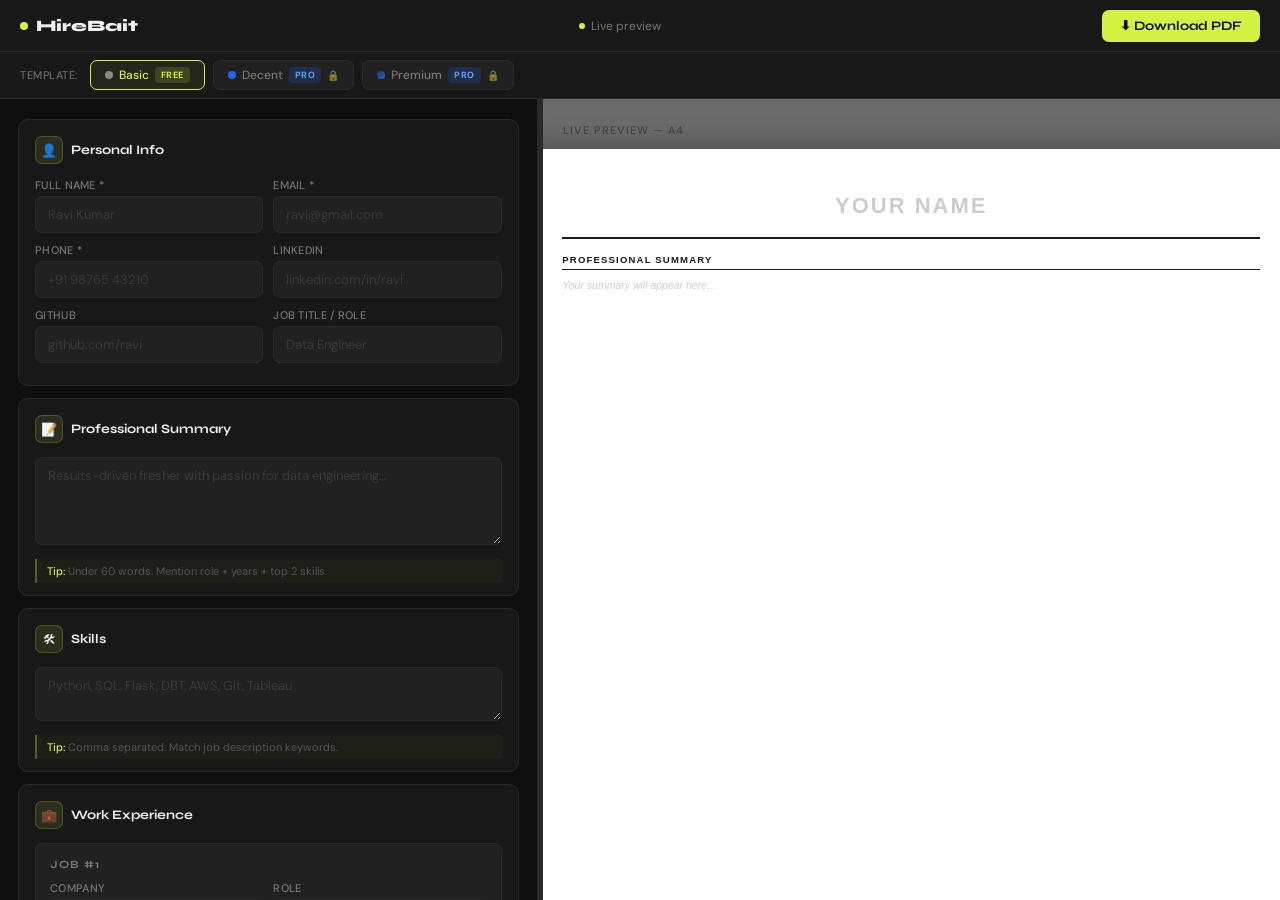
==== templates/index.html @ 6f34e0fe "adding template files" ====
<!DOCTYPE html>
<html lang="en">
<head>
<meta charset="UTF-8">
<meta name="viewport" content="width=device-width, initial-scale=1.0">
<title>HireBait — Free Resume Builder</title>
<link href="https://fonts.googleapis.com/css2?family=Syne:wght@400;600;700;800&family=DM+Sans:ital,opsz,wght@0,9..40,300;0,9..40,400;0,9..40,500;1,9..40,300&family=Playfair+Display:wght@700&display=swap" rel="stylesheet">
<style>
:root {
  --bg:#0f0f0f; --surface:#181818; --surface2:#212121;
  --border:#2a2a2a; --accent:#d4f244; --text:#f0f0f0;
  --muted:#777; --danger:#ff5c5c;
  --radius:10px; --radius-sm:7px; --nav-h:52px;
}
*,*::before,*::after{box-sizing:border-box;margin:0;padding:0}
html,body{height:100%;overflow:hidden}
body{background:var(--bg);color:var(--text);font-family:'DM Sans',sans-serif;font-size:14px;display:flex;flex-direction:column}

/* ── NAV ── */
.nav{height:var(--nav-h);background:var(--surface);border-bottom:1px solid var(--border);display:flex;align-items:center;justify-content:space-between;padding:0 20px;flex-shrink:0;z-index:20}
.nav-logo{font-family:'Syne',sans-serif;font-weight:800;font-size:16px;display:flex;align-items:center;gap:8px}
.nav-dot{width:8px;height:8px;background:var(--accent);border-radius:50%;animation:pulse 2s ease-in-out infinite}
@keyframes pulse{0%,100%{opacity:1;transform:scale(1)}50%{opacity:.5;transform:scale(.75)}}
.nav-center{display:flex;align-items:center;gap:6px}
.nav-status{font-size:12px;color:var(--muted);display:flex;align-items:center;gap:6px}
.status-dot{width:6px;height:6px;background:var(--accent);border-radius:50%;transition:background .3s}
.btn-dl{background:var(--accent);color:#0f0f0f;font-family:'Syne',sans-serif;font-size:13px;font-weight:700;border:none;border-radius:var(--radius-sm);padding:8px 18px;cursor:pointer;transition:background .15s,transform .15s}
.btn-dl:hover{background:#c8e83a;transform:translateY(-1px)}

/* ── TEMPLATE PICKER BAR ── */
.tpl-bar{display:flex;align-items:center;gap:8px;background:var(--surface);border-bottom:1px solid var(--border);padding:8px 20px;flex-shrink:0;z-index:10}
.tpl-label{font-size:11px;color:var(--muted);text-transform:uppercase;letter-spacing:.5px;margin-right:4px;white-space:nowrap}
.tpl-btn{position:relative;display:flex;align-items:center;gap:6px;padding:6px 14px;border-radius:var(--radius-sm);font-family:'DM Sans',sans-serif;font-size:12px;font-weight:500;cursor:pointer;border:1px solid var(--border);background:var(--surface2);color:var(--muted);transition:.15s;white-space:nowrap}
.tpl-btn:hover{border-color:#444;color:var(--text)}
.tpl-btn.active{border-color:var(--accent);color:var(--accent);background:rgba(212,242,68,.06)}
.tpl-btn .tpl-dot{width:8px;height:8px;border-radius:50%}
.tpl-btn .lock{font-size:10px;opacity:.6}
.tpl-swatch-basic{background:#888}
.tpl-swatch-decent{background:#2563eb}
.tpl-swatch-premium{background:linear-gradient(135deg,#1e3a5f,#2563eb)}
.tier-badge{font-size:9px;font-weight:700;letter-spacing:.5px;padding:2px 6px;border-radius:4px;text-transform:uppercase}
.badge-free{background:rgba(212,242,68,.15);color:var(--accent)}
.badge-pro{background:rgba(37,99,235,.2);color:#60a5fa}

/* ── SPLIT ── */
.split{display:flex;flex:1;overflow:hidden}

/* ── FORM PANE ── */
.pane-form{width:42%;min-width:300px;overflow-y:auto;border-right:1px solid var(--border);padding:20px 18px 60px;flex-shrink:0}
.pane-form::-webkit-scrollbar{width:4px}
.pane-form::-webkit-scrollbar-thumb{background:var(--border);border-radius:4px}

/* ── DIVIDER ── */
.divider{width:5px;background:var(--border);cursor:col-resize;flex-shrink:0;transition:background .15s}
.divider:hover,.divider.drag{background:var(--accent)}

/* ── PREVIEW PANE ── */
.pane-preview{flex:1;overflow-y:auto;background:#6b6b6b;display:flex;flex-direction:column;align-items:center;padding:24px 20px 40px;gap:12px;position:relative}
.pane-preview::-webkit-scrollbar{width:6px}
.pane-preview::-webkit-scrollbar-thumb{background:#555;border-radius:4px}
.preview-label{font-size:11px;letter-spacing:1px;text-transform:uppercase;color:#444;align-self:flex-start;font-weight:500}

/* ── PAPER ── */
.paper{width:794px;min-height:1123px;background:#fff;box-shadow:0 4px 32px rgba(0,0,0,.45);border-radius:2px;color:#1a1a1a;font-family:Arial,sans-serif;font-size:11px;line-height:1.5;position:relative;transition:filter .3s}
.paper.blurred{filter:blur(5px);pointer-events:none;user-select:none}

/* ── UPGRADE OVERLAY ── */
.upgrade-overlay{display:none;position:absolute;top:50%;left:50%;transform:translate(-50%,-50%);z-index:30;background:rgba(15,15,15,.95);border:1px solid var(--border);border-radius:16px;padding:32px 36px;text-align:center;width:340px;box-shadow:0 20px 60px rgba(0,0,0,.6)}
.upgrade-overlay.show{display:block}
.upgrade-icon{font-size:36px;margin-bottom:12px}
.upgrade-title{font-family:'Syne',sans-serif;font-size:18px;font-weight:800;color:var(--text);margin-bottom:8px}
.upgrade-sub{font-size:13px;color:var(--muted);line-height:1.6;margin-bottom:20px}
.upgrade-price{font-family:'Syne',sans-serif;font-size:28px;font-weight:800;color:var(--accent);margin-bottom:4px}
.upgrade-price span{font-size:13px;color:var(--muted);font-weight:400}
.upgrade-features{text-align:left;margin-bottom:20px;display:flex;flex-direction:column;gap:6px}
.upgrade-feat{font-size:12px;color:#aaa;display:flex;align-items:center;gap:8px}
.upgrade-feat::before{content:'✓';color:var(--accent);font-weight:700}
.btn-upgrade{width:100%;padding:12px;background:var(--accent);color:#0f0f0f;font-family:'Syne',sans-serif;font-size:14px;font-weight:800;border:none;border-radius:var(--radius-sm);cursor:pointer;margin-bottom:10px;transition:.15s}
.btn-upgrade:hover{background:#c8e83a}
.btn-back{background:none;border:none;color:var(--muted);font-size:12px;cursor:pointer;text-decoration:underline}

/* ── FORM COMPONENTS ── */
.form-card{background:var(--surface);border:1px solid var(--border);border-radius:var(--radius);padding:16px 16px 12px;margin-bottom:12px}
.card-head{display:flex;align-items:center;gap:8px;margin-bottom:14px}
.card-icon{width:28px;height:28px;background:rgba(212,242,68,.1);border:1px solid rgba(212,242,68,.2);border-radius:7px;display:flex;align-items:center;justify-content:center;font-size:13px;flex-shrink:0}
.card-title{font-family:'Syne',sans-serif;font-size:13px;font-weight:700}
.field{margin-bottom:10px}
.field label{display:block;font-size:11px;font-weight:500;color:var(--muted);letter-spacing:.3px;text-transform:uppercase;margin-bottom:4px}
.row2{display:grid;grid-template-columns:1fr 1fr;gap:10px}
input,textarea{background:var(--surface2);border:1px solid var(--border);border-radius:var(--radius-sm);color:var(--text);font-family:'DM Sans',sans-serif;font-size:13px;padding:9px 12px;width:100%;transition:border-color .15s,box-shadow .15s;resize:vertical;outline:none}
input::placeholder,textarea::placeholder{color:#3a3a3a}
input:focus,textarea:focus{border-color:var(--accent);box-shadow:0 0 0 3px rgba(212,242,68,.08)}
.job-block{background:var(--surface2);border:1px solid var(--border);border-radius:var(--radius-sm);padding:14px;margin-bottom:10px}
.job-num{font-size:11px;font-family:'Syne',sans-serif;font-weight:700;color:var(--muted);letter-spacing:1px;text-transform:uppercase;margin-bottom:10px}
.btn-add{width:100%;background:transparent;border:1px dashed #333;color:var(--muted);font-family:'DM Sans',sans-serif;font-size:12px;padding:8px;border-radius:var(--radius-sm);cursor:pointer;transition:.15s;margin-top:4px}
.btn-add:hover{border-color:var(--accent);color:var(--accent)}
.btn-remove{background:transparent;border:1px solid #2a2a2a;color:var(--danger);font-family:'DM Sans',sans-serif;font-size:11px;padding:4px 10px;border-radius:5px;cursor:pointer;margin-top:6px;transition:.15s}
.btn-remove:hover{background:rgba(255,92,92,.07)}
.tip{font-size:11px;color:#555;margin-top:6px;padding:5px 10px;border-left:2px solid rgba(212,242,68,.3);background:rgba(212,242,68,.03);border-radius:0 4px 4px 0}
.tip b{color:var(--accent);font-weight:500}

/* ── MOBILE ── */
.mobile-tabs{display:none;border-bottom:1px solid var(--border);background:var(--surface);flex-shrink:0}
.mobile-tab{flex:1;padding:10px;text-align:center;font-size:13px;font-weight:500;color:var(--muted);background:none;border:none;cursor:pointer;border-bottom:2px solid transparent;transition:.15s}
.mobile-tab.active{color:var(--accent);border-bottom-color:var(--accent)}
@media(max-width:900px){
  .divider{display:none}.mobile-tabs{display:flex}
  .pane-form{width:100%;border-right:none}.pane-preview{display:none}
  .split.show-preview .pane-form{display:none}
  .split.show-preview .pane-preview{display:flex;width:100%}
  .paper{width:100%}
}

/* ════════════════════════════════
   TEMPLATE STYLES — rendered inside .paper
   ════════════════════════════════ */

/* ── BASIC (plain B&W single col) ── */
.tpl-basic { padding: 40px 48px; }
.tpl-basic .r-header { text-align:center; border-bottom:2px solid #1a1a1a; padding-bottom:10px; margin-bottom:14px; }
.tpl-basic .r-name   { font-size:22px; font-weight:bold; letter-spacing:2px; text-transform:uppercase; margin-bottom:5px; }
.tpl-basic .r-name.empty { color:#ccc; }
.tpl-basic .r-contact { font-size:9.5px; color:#555; display:flex; justify-content:center; flex-wrap:wrap; gap:5px; align-items:center; }
.tpl-basic .r-contact-item { display:inline-flex; align-items:center; gap:2px; }
.tpl-basic .r-sep    { color:#bbb; }
.tpl-basic .r-section { margin-top:13px; }
.tpl-basic .r-section-title { font-size:9.5px; font-weight:bold; text-transform:uppercase; letter-spacing:1.2px; border-bottom:1.2px solid #1a1a1a; padding-bottom:2px; margin-bottom:7px; color:#1a1a1a; }
.tpl-basic .r-text   { font-size:10.5px; color:#333; line-height:1.55; }
.tpl-basic .r-ph     { color:#ccc; font-style:italic; }
.tpl-basic .r-job    { margin-bottom:9px; }
.tpl-basic .r-job-hdr{ display:flex; justify-content:space-between; align-items:baseline; margin-bottom:2px; }
.tpl-basic .r-company{ font-size:10.5px; font-weight:bold; }
.tpl-basic .r-duration{ font-size:9.5px; color:#666; white-space:nowrap; }
.tpl-basic .r-role   { font-size:10px; font-style:italic; color:#555; margin-bottom:3px; }
.tpl-basic .r-blist  { margin-left:14px; }
.tpl-basic .r-blist li{ font-size:10.5px; color:#333; margin-bottom:2px; line-height:1.45; }
.tpl-basic .r-list   { margin-left:14px; }
.tpl-basic .r-list li { font-size:10.5px; color:#333; margin-bottom:3px; line-height:1.45; }
.tpl-basic .r-skills { font-size:10.5px; color:#333; line-height:1.8; }

/* ── DECENT (subtle accent, styled header, section icons) ── */
.tpl-decent { padding: 0; }
.tpl-decent .r-header { background:#fff; padding:28px 40px 16px; text-align:left; border-bottom:none; }
.tpl-decent .r-name   { font-size:23px; font-weight:bold; letter-spacing:1.5px; text-transform:uppercase; color:#1a1a1a; margin-bottom:4px; }
.tpl-decent .r-name.empty { color:#ccc; }
.tpl-decent .d-subtitle { font-size:11px; color:#2563eb; font-weight:500; letter-spacing:.5px; margin-bottom:8px; }
.tpl-decent .d-rule   { height:3px; background:linear-gradient(90deg,#2563eb 60%,#bfdbfe); border-radius:2px; margin-bottom:8px; }
.tpl-decent .r-contact{ font-size:9.5px; color:#555; display:flex; flex-wrap:wrap; gap:8px; align-items:center; justify-content:flex-start; }
.tpl-decent .r-contact-item { display:inline-flex; align-items:center; gap:3px; }
.tpl-decent .r-sep    { color:#bbb; }
.tpl-decent .r-body   { padding:16px 40px 40px; }
.tpl-decent .r-section { margin-top:13px; }
.tpl-decent .r-section-title { font-size:9px; font-weight:bold; text-transform:uppercase; letter-spacing:1.5px; color:#2563eb; border-bottom:1px solid #bfdbfe; padding-bottom:3px; margin-bottom:8px; display:flex; align-items:center; gap:5px; }
.tpl-decent .d-icon   { font-size:11px; }
.tpl-decent .r-text   { font-size:10.5px; color:#333; line-height:1.55; }
.tpl-decent .r-ph     { color:#ccc; font-style:italic; }
.tpl-decent .r-skills { font-size:10.5px; color:#333; line-height:1.8; }
.tpl-decent .r-job    { margin-bottom:9px; }
.tpl-decent .r-job-hdr{ display:flex; justify-content:space-between; align-items:baseline; margin-bottom:2px; }
.tpl-decent .r-company{ font-size:10.5px; font-weight:bold; color:#1a1a1a; }
.tpl-decent .r-duration{ font-size:9px; color:#2563eb; white-space:nowrap; font-weight:500; }
.tpl-decent .r-role   { font-size:10px; font-style:italic; color:#555; margin-bottom:3px; }
.tpl-decent .r-blist  { margin-left:14px; }
.tpl-decent .r-blist li{ font-size:10.5px; color:#333; margin-bottom:2px; line-height:1.45; }
.tpl-decent .r-list   { margin-left:14px; }
.tpl-decent .r-list li { font-size:10.5px; color:#333; margin-bottom:3px; }

/* ── PREMIUM (bold header band + sidebar + color picker) ── */
.tpl-premium { padding: 0; display:flex; flex-direction:column; min-height:1123px; }
.tpl-premium .p-header-band { padding:24px 36px; }
.tpl-premium .p-name  { font-size:26px; font-weight:bold; letter-spacing:2px; text-transform:uppercase; color:#fff; margin-bottom:3px; }
.tpl-premium .p-name.empty { color:rgba(255,255,255,.3); }
.tpl-premium .p-jobtitle { font-size:11px; color:rgba(255,255,255,.85); letter-spacing:1px; font-weight:400; }
.tpl-premium .p-body  { display:flex; flex:1; }
.tpl-premium .p-sidebar { width:200px; min-width:200px; background:#f8fafc; border-right:3px solid #e2e8f0; padding:20px 16px; flex-shrink:0; }
.tpl-premium .p-main  { flex:1; padding:20px 24px; }
.tpl-premium .r-sb-section { margin-bottom:16px; }
.tpl-premium .r-sb-title   { font-size:8px; font-weight:bold; text-transform:uppercase; letter-spacing:1.5px; padding-bottom:3px; border-bottom:1px solid #e2e8f0; margin-bottom:7px; }
.tpl-premium .r-sb-item    { font-size:9px; color:#444; margin-bottom:4px; display:flex; align-items:flex-start; gap:5px; line-height:1.4; word-break:break-word; }
.tpl-premium .r-section    { margin-top:13px; }
.tpl-premium .r-section-title { font-size:9px; font-weight:bold; text-transform:uppercase; letter-spacing:1.2px; border-bottom:1.5px solid; padding-bottom:3px; margin-bottom:7px; }
.tpl-premium .r-text       { font-size:10px; color:#333; line-height:1.55; }
.tpl-premium .r-ph         { color:#ccc; font-style:italic; }
.tpl-premium .r-job        { margin-bottom:9px; }
.tpl-premium .r-job-hdr    { display:flex; justify-content:space-between; align-items:baseline; margin-bottom:1px; }
.tpl-premium .r-company    { font-size:10px; font-weight:bold; color:#1a1a1a; }
.tpl-premium .r-duration   { font-size:8.5px; white-space:nowrap; font-weight:500; }
.tpl-premium .r-role       { font-size:9.5px; font-style:italic; color:#666; margin-bottom:3px; }
.tpl-premium .r-blist      { margin-left:12px; }
.tpl-premium .r-blist li   { font-size:10px; color:#333; margin-bottom:2px; line-height:1.4; }
.tpl-premium .r-list       { margin-left:12px; }
.tpl-premium .r-list li    { font-size:10px; color:#333; margin-bottom:2px; }

/* color picker */
.color-picker-wrap{display:flex;align-items:center;gap:8px;margin-left:auto}
.color-picker-label{font-size:11px;color:var(--muted)}
.color-swatch{width:20px;height:20px;border-radius:50%;border:2px solid transparent;cursor:pointer;transition:.15s}
.color-swatch:hover,.color-swatch.selected{border-color:#fff;transform:scale(1.2)}
</style>
</head>
<body>

<!-- NAV -->
<nav class="nav">
  <div class="nav-logo"><div class="nav-dot"></div>HireBait</div>
  <div class="nav-status">
    <div class="status-dot" id="sdot"></div>
    <span id="stxt">Live preview</span>
  </div>
  <form action="/generate" method="POST" id="dlform" style="margin:0">
    <input type="hidden" name="template" id="tpl-input" value="basic">
    <input type="hidden" name="accent_color" id="accent-input" value="#2563eb">
    <button type="submit" class="btn-dl">⬇ Download PDF</button>
  </form>
</nav>

<!-- TEMPLATE BAR -->
<div class="tpl-bar">
  <span class="tpl-label">Template:</span>

  <button class="tpl-btn active" id="btn-basic" onclick="selectTemplate('basic')">
    <span class="tpl-dot tpl-swatch-basic"></span>
    Basic
    <span class="tier-badge badge-free">Free</span>
  </button>

  <button class="tpl-btn" id="btn-decent" onclick="selectTemplate('decent')">
    <span class="tpl-dot tpl-swatch-decent"></span>
    Decent
    <span class="tier-badge badge-pro">Pro</span>
    <span class="lock">🔒</span>
  </button>

  <button class="tpl-btn" id="btn-premium" onclick="selectTemplate('premium')">
    <span class="tpl-dot tpl-swatch-premium"></span>
    Premium
    <span class="tier-badge badge-pro">Pro</span>
    <span class="lock">🔒</span>
  </button>

  <!-- Color picker — only visible for premium -->
  <div class="color-picker-wrap" id="color-picker" style="display:none">
    <span class="color-picker-label">Accent:</span>
    <div class="color-swatch selected" style="background:#2563eb" onclick="setAccent('#2563eb',this)" title="Blue"></div>
    <div class="color-swatch" style="background:#0f766e" onclick="setAccent('#0f766e',this)" title="Teal"></div>
    <div class="color-swatch" style="background:#7c3aed" onclick="setAccent('#7c3aed',this)" title="Purple"></div>
    <div class="color-swatch" style="background:#b91c1c" onclick="setAccent('#b91c1c',this)" title="Red"></div>
    <div class="color-swatch" style="background:#c2410c" onclick="setAccent('#c2410c',this)" title="Orange"></div>
  </div>
</div>

<!-- MOBILE TABS -->
<div class="mobile-tabs">
  <button class="mobile-tab active" onclick="showTab('form')">✏ Edit</button>
  <button class="mobile-tab" onclick="showTab('preview')">👁 Preview</button>
</div>

<!-- SPLIT -->
<div class="split" id="split">

  <!-- FORM PANE -->
  <div class="pane-form" id="pane-form">

    <div class="form-card">
      <div class="card-head"><div class="card-icon">👤</div><div class="card-title">Personal Info</div></div>
      <div class="row2">
        <div class="field"><label>Full Name *</label><input data-k="name" placeholder="Ravi Kumar"/></div>
        <div class="field"><label>Email *</label><input data-k="email" type="email" placeholder="ravi@gmail.com"/></div>
      </div>
      <div class="row2">
        <div class="field"><label>Phone *</label><input data-k="phone" placeholder="+91 98765 43210"/></div>
        <div class="field"><label>LinkedIn</label><input data-k="linkedin" placeholder="linkedin.com/in/ravi"/></div>
      </div>
      <div class="row2">
        <div class="field"><label>GitHub</label><input data-k="github" placeholder="github.com/ravi"/></div>
        <div class="field"><label>Job Title / Role</label><input data-k="jobtitle" placeholder="Data Engineer"/></div>
      </div>
    </div>

    <div class="form-card">
      <div class="card-head"><div class="card-icon">📝</div><div class="card-title">Professional Summary</div></div>
      <div class="field">
        <textarea data-k="summary" rows="4" placeholder="Results-driven fresher with passion for data engineering…"></textarea>
      </div>
      <div class="tip"><b>Tip:</b> Under 60 words. Mention role + years + top 2 skills.</div>
    </div>

    <div class="form-card">
      <div class="card-head"><div class="card-icon">🛠</div><div class="card-title">Skills</div></div>
      <div class="field">
        <textarea data-k="skills" rows="2" placeholder="Python, SQL, Flask, DBT, AWS, Git, Tableau"></textarea>
      </div>
      <div class="tip"><b>Tip:</b> Comma separated. Match job description keywords.</div>
    </div>

    <div class="form-card">
      <div class="card-head"><div class="card-icon">💼</div><div class="card-title">Work Experience</div></div>
      <div id="exp-container">
        <div class="job-block" data-job="0">
          <div class="job-num">Job #1</div>
          <div class="row2">
            <div class="field"><label>Company</label><input data-e="company" data-job="0" placeholder="Infosys Ltd."/></div>
            <div class="field"><label>Role</label><input data-e="role" data-job="0" placeholder="Data Engineer"/></div>
          </div>
          <div class="field"><label>Duration</label><input data-e="duration" data-job="0" placeholder="Jan 2023 – Present"/></div>
          <div class="field"><label>Responsibilities</label>
            <textarea data-e="description" data-job="0" rows="4" placeholder="- Built ETL pipelines using Python&#10;- Optimised queries by 40%&#10;- Worked with cross-functional teams"></textarea>
          </div>
        </div>
      </div>
      <button type="button" class="btn-add" onclick="addJob()">＋ Add Another Job</button>
    </div>

    <div class="form-card">
      <div class="card-head"><div class="card-icon">🚀</div><div class="card-title">Projects</div></div>
      <div id="proj-container">
        <div class="job-block" data-proj="0">
          <div class="job-num">Project #1</div>
          <div class="row2">
            <div class="field"><label>Project Title</label><input data-p="title" data-proj="0" placeholder="Error Monitoring Automation"/></div>
            <div class="field"><label>Tech Used</label><input data-p="tech" data-proj="0" placeholder="Python, SQL"/></div>
          </div>
          <div class="row2">
            <div class="field"><label>Duration / Year</label><input data-p="duration" data-proj="0" placeholder="Dec 2024 – Jan 2025"/></div>
            <div class="field"><label>Link (optional)</label><input data-p="link" data-proj="0" placeholder="github.com/ravi/project"/></div>
          </div>
          <div class="field"><label>Description</label>
            <textarea data-p="desc" data-proj="0" rows="2" placeholder="Automated error reporting; eliminated 60% manual effort"></textarea>
          </div>
        </div>
      </div>
      <button type="button" class="btn-add" onclick="addProject()">＋ Add Another Project</button>
    </div>

    <div class="form-card">
      <div class="card-head"><div class="card-icon">🎓</div><div class="card-title">Education</div></div>
      <div id="edu-container">
        <div class="job-block" data-edu="0">
          <div class="job-num">Degree #1</div>
          <div class="row2">
            <div class="field"><label>Degree / Course</label><input data-ed="degree" data-edu="0" placeholder="B.Tech in Computer Science"/></div>
            <div class="field"><label>Year</label><input data-ed="year" data-edu="0" placeholder="2018 – 2022"/></div>
          </div>
          <div class="row2">
            <div class="field"><label>College / Institute</label><input data-ed="college" data-edu="0" placeholder="Vignan's LARA Institute"/></div>
            <div class="field"><label>CGPA / %</label><input data-ed="grade" data-edu="0" placeholder="8.09 / 10.0"/></div>
          </div>
          <div class="field"><label>Location</label><input data-ed="location" data-edu="0" placeholder="Guntur, AP"/></div>
        </div>
      </div>
      <button type="button" class="btn-add" onclick="addEducation()">＋ Add Another Degree</button>
    </div>

    <div class="form-card">
      <div class="card-head"><div class="card-icon">📜</div><div class="card-title">Certifications</div></div>
      <div class="field">
        <textarea data-k="certifications" rows="2" placeholder="AWS Certified Cloud Practitioner – 2024&#10;Google Data Analytics Certificate – 2023"></textarea>
      </div>
    </div>

    <div class="form-card">
      <div class="card-head"><div class="card-icon">🏆</div><div class="card-title">Achievements</div></div>
      <div class="field">
        <textarea data-k="achievements" rows="3" placeholder="- Reduced pipeline time by 60%&#10;- Led a team of 5 engineers&#10;- Top performer Q3 2023"></textarea>
      </div>
    </div>

    <div class="form-card">
      <div class="card-head"><div class="card-icon">🌐</div><div class="card-title">Languages</div></div>
      <div class="field">
        <input data-k="languages" placeholder="English (Fluent), Telugu (Native), Hindi (Conversational)"/>
      </div>
    </div>

  </div><!-- /pane-form -->

  <div class="divider" id="divider"></div>

  <!-- PREVIEW PANE -->
  <div class="pane-preview" id="pane-preview">
    <div class="preview-label">Live Preview — A4</div>
    <div class="paper tpl-basic" id="paper"></div>

    <!-- Upgrade overlay -->
    <div class="upgrade-overlay" id="upgrade-overlay">
      <div class="upgrade-icon">🔓</div>
      <div class="upgrade-title" id="uo-title">Unlock Decent</div>
      <div class="upgrade-sub" id="uo-sub">Get a professionally designed resume with blue accents, section icons, and skill bars.</div>
      <div class="upgrade-price">₹99 <span>/ month</span></div>
      <div class="upgrade-features" id="uo-features"></div>
      <button class="btn-upgrade">Upgrade to Pro →</button>
      <button class="btn-back" onclick="closeUpgrade()">← Go back to Basic</button>
    </div>
  </div>

</div><!-- /split -->

<script>
/* ══ STATE ══ */
const S = {
  name:'', email:'', phone:'', linkedin:'', github:'',
  jobtitle:'', summary:'', skills:'',
  certifications:'', achievements:'', languages:'',
  experiences:[{company:'',role:'',duration:'',description:''}],
  projects:[{title:'',tech:'',duration:'',link:'',desc:''}],
  education:[{degree:'',college:'',year:'',grade:'',location:''}]
};

let currentTpl   = 'basic';
let accentColor  = '#2563eb';
let jobCount=1, projCount=1, eduCount=1;
let timer=null;

/* ══ TEMPLATE SWITCHER ══ */
function selectTemplate(tpl) {
  if (tpl !== 'basic') {
    // blur paper + show upgrade
    document.getElementById('paper').classList.add('blurred');
    showUpgrade(tpl);
    // visually highlight button without switching
    document.querySelectorAll('.tpl-btn').forEach(b => b.classList.remove('active'));
    document.getElementById('btn-'+tpl).classList.add('active');
    currentTpl = tpl;
    document.getElementById('tpl-input').value = tpl;
    document.getElementById('color-picker').style.display = tpl === 'premium' ? 'flex' : 'none';
    return;
  }
  // Basic — free, just switch
  applyTemplate('basic');
}

function applyTemplate(tpl) {
  currentTpl = tpl;
  document.getElementById('tpl-input').value = tpl;
  document.querySelectorAll('.tpl-btn').forEach(b => b.classList.remove('active'));
  document.getElementById('btn-'+tpl).classList.add('active');
  document.getElementById('color-picker').style.display = tpl === 'premium' ? 'flex' : 'none';
  document.getElementById('paper').classList.remove('blurred');
  schedule();
}

function showUpgrade(tpl) {
  const configs = {
    decent: {
      title: 'Unlock Decent Template',
      sub:   'A slightly styled header with blue accent rule, section icons, and subtle color throughout.',
      features: ['Styled header with gradient rule','Section icons for visual clarity','Blue accent on titles & durations','Job title shown under your name','Clean single-column layout','ATS Friendly PDF']
    },
    premium: {
      title: 'Unlock Premium Template',
      sub:   'Bold colored header band, two-column sidebar layout, and a custom accent color picker.',
      features: ['Bold full-width colored header','Two-column sidebar layout','Custom accent color (5 choices)','Skills & contact in sidebar','Certifications in sidebar','All sections in main column']
    }
  };
  const c = configs[tpl];
  document.getElementById('uo-title').textContent    = c.title;
  document.getElementById('uo-sub').textContent      = c.sub;
  document.getElementById('uo-features').innerHTML   = c.features.map(f=>`<div class="upgrade-feat">${f}</div>`).join('');
  document.getElementById('upgrade-overlay').classList.add('show');
}

function closeUpgrade() {
  document.getElementById('upgrade-overlay').classList.remove('show');
  document.getElementById('paper').classList.remove('blurred');
  applyTemplate('basic');
}

/* ══ ACCENT COLOR ══ */
function setAccent(color, el) {
  accentColor = color;
  document.getElementById('accent-input').value = color;
  document.querySelectorAll('.color-swatch').forEach(s => s.classList.remove('selected'));
  el.classList.add('selected');
  schedule();
}

/* ══ COLLECT ══ */
function collect() {
  document.querySelectorAll('[data-k]').forEach(el => { S[el.dataset.k] = el.value.trim(); });
  document.querySelectorAll('[data-e]').forEach(el => {
    const i = +el.dataset.job;
    if (!S.experiences[i]) S.experiences[i]={};
    S.experiences[i][el.dataset.e] = el.value.trim();
  });
  document.querySelectorAll('[data-p]').forEach(el => {
    const i = +el.dataset.proj;
    if (!S.projects[i]) S.projects[i]={};
    S.projects[i][el.dataset.p] = el.value.trim();
  });
  document.querySelectorAll('[data-ed]').forEach(el => {
    const i = +el.dataset.edu;
    if (!S.education[i]) S.education[i]={};
    S.education[i][el.dataset.ed] = el.value.trim();
  });
}

/* ══ DEBOUNCE ══ */
function schedule() {
  document.getElementById('sdot').style.background='#f5a623';
  document.getElementById('stxt').textContent='Updating…';
  clearTimeout(timer);
  timer = setTimeout(()=>{
    collect();
    renderPaper();
    syncForm();
    document.getElementById('sdot').style.background='var(--accent)';
    document.getElementById('stxt').textContent='Live preview';
  }, 200);
}

/* ══ ESC ══ */
function esc(s){ return String(s||'').replace(/&/g,'&amp;').replace(/</g,'&lt;').replace(/>/g,'&gt;'); }

/* ══ SHARED BUILDERS ══ */
function buildContact(wrapClass) {
  const s = S;
  const items=[];
  if(s.email)    items.push(`<span class="r-contact-item">${esc(s.email)}</span>`);
  if(s.phone)    items.push(`<span class="r-contact-item">${esc(s.phone)}</span>`);
  if(s.linkedin){
    const h=s.linkedin.replace(/https?:\/\/(www\.)?linkedin\.com\/in\//i,'').replace(/\/$/,'') || 'LinkedIn';
    items.push(`<span class="r-contact-item"><svg width="9" height="9" viewBox="0 0 24 24" fill="currentColor"><path d="M20.447 20.452H16.89v-5.569c0-1.327-.027-3.037-1.852-3.037-1.853 0-2.136 1.445-2.136 2.939v5.667H9.351V9h3.414v1.561h.046c.477-.9 1.637-1.85 3.37-1.85 3.601 0 4.267 2.37 4.267 5.455v6.286zM5.337 7.433a1.98 1.98 0 110-3.96 1.98 1.98 0 010 3.96zm1.706 13.019H3.63V9h3.413v11.452zM22.225 0H1.771C.792 0 0 .774 0 1.729v20.542C0 23.227.792 24 1.771 24h20.451C23.2 24 24 23.227 24 22.271V1.729C24 .774 23.2 0 22.222 0h.003z"/></svg> ${esc(h)}</span>`);
  }
  if(s.github){
    const h=s.github.replace(/https?:\/\/(www\.)?github\.com\//i,'').replace(/\/$/,'') || 'GitHub';
    items.push(`<span class="r-contact-item"><svg width="9" height="9" viewBox="0 0 24 24" fill="currentColor"><path d="M12 .297c-6.63 0-12 5.373-12 12 0 5.303 3.438 9.8 8.205 11.385.6.113.82-.258.82-.577 0-.285-.01-1.04-.015-2.04-3.338.724-4.042-1.61-4.042-1.61C4.422 18.07 3.633 17.7 3.633 17.7c-1.087-.744.084-.729.084-.729 1.205.084 1.838 1.236 1.838 1.236 1.07 1.835 2.809 1.305 3.495.998.108-.776.417-1.305.76-1.605-2.665-.3-5.466-1.332-5.466-5.93 0-1.31.465-2.38 1.235-3.22-.135-.303-.54-1.523.105-3.176 0 0 1.005-.322 3.3 1.23.96-.267 1.98-.399 3-.405 1.02.006 2.04.138 3 .405 2.28-1.552 3.285-1.23 3.285-1.23.645 1.653.24 2.873.12 3.176.765.84 1.23 1.91 1.23 3.22 0 4.61-2.805 5.625-5.475 5.92.42.36.81 1.096.81 2.22 0 1.606-.015 2.896-.015 3.286 0 .315.21.69.825.57C20.565 22.092 24 17.592 24 12.297c0-6.627-5.373-12-12-12"/></svg> ${esc(h)}</span>`);
  }
  return `<div class="${wrapClass}">${items.map((it,i)=>it+(i<items.length-1?'<span class="r-sep">|</span>':'')).join('')}</div>`;
}

function buildExperience(cls) {
  const exps=S.experiences.filter(e=>e&&(e.company||e.role));
  if(!exps.length) return '';
  return exps.map(e=>`
    <div class="r-job">
      <div class="r-job-hdr">
        <div class="r-company">${esc(e.company)}</div>
        <div class="r-duration">${esc(e.duration)}</div>
      </div>
      ${e.role?`<div class="r-role">${esc(e.role)}</div>`:''}
      ${e.description?`<ul class="r-blist">${e.description.split('\n').filter(Boolean).map(b=>`<li>${esc(b.replace(/^[-•]\s*/,''))}</li>`).join('')}</ul>`:''}
    </div>`).join('');
}

function buildProjects() {
  const ps=S.projects.filter(p=>p&&p.title);
  if(!ps.length) return '';
  return ps.map(p=>`
    <div class="r-job">
      <div class="r-job-hdr">
        <div class="r-company">${esc(p.title)}${p.tech?` <span style="font-weight:normal;color:#666;font-size:9px;">— ${esc(p.tech)}</span>`:''}</div>
        <div class="r-duration">${esc(p.duration)}</div>
      </div>
      ${p.link?`<div style="font-size:8.5px;color:#888;margin-bottom:2px;">${esc(p.link)}</div>`:''}
      ${p.desc?`<ul class="r-blist">${p.desc.split('\n').filter(Boolean).map(l=>`<li>${esc(l.replace(/^[-•]\s*/,''))}</li>`).join('')}</ul>`:''}
    </div>`).join('');
}

function buildEducation() {
  const eds=S.education.filter(e=>e&&(e.degree||e.college));
  if(!eds.length) return '';
  return eds.map(e=>`
    <div class="r-job">
      <div class="r-job-hdr">
        <div class="r-company">${esc(e.degree)}</div>
        <div class="r-duration">${esc(e.year)}</div>
      </div>
      <div class="r-role">${esc(e.college)}${e.location?`, ${esc(e.location)}`:''}</div>
      ${e.grade?`<div style="font-size:9.5px;color:#555;margin-top:2px;">CGPA: <b>${esc(e.grade)}</b></div>`:''}
    </div>`).join('');
}

function buildCerts(){ return S.certifications?`<ul class="r-list">${S.certifications.split('\n').filter(l=>l.trim()).map(l=>`<li>${esc(l.replace(/^[-•]\s*/,''))}</li>`).join('')}</ul>`:''; }
function buildAchievements(){ return S.achievements?`<ul class="r-list">${S.achievements.split('\n').filter(l=>l.trim()).map(l=>`<li>${esc(l.replace(/^[-•]\s*/,''))}</li>`).join('')}</ul>`:''; }

function sec(cls, title, inner, icon='') {
  if(!inner) return '';
  return `<div class="r-section"><div class="r-section-title">${icon}${title}</div>${inner}</div>`;
}

/* ══ RENDER PAPER ══ */
function renderPaper() {
  const paper = document.getElementById('paper');
  paper.className = `paper tpl-${currentTpl}`;

  if(currentTpl==='basic')   paper.innerHTML = renderBasic();
  if(currentTpl==='decent')  paper.innerHTML = renderDecent();
  if(currentTpl==='premium') paper.innerHTML = renderPremium();
}

/* ─ BASIC ─ */
function renderBasic() {
  const s=S, name=s.name||'Your Name';
  const skills=s.skills?s.skills.split(',').map(k=>esc(k.trim())).filter(Boolean).join(' · '):'';
  return `
    <div class="r-header">
      <div class="r-name${s.name?'':' empty'}">${esc(name)}</div>
      ${buildContact('r-contact')}
    </div>
    ${sec('tpl-basic','Professional Summary', s.summary?`<p class="r-text">${esc(s.summary)}</p>`:`<p class="r-text r-ph">Your summary will appear here…</p>`)}
    ${skills?sec('tpl-basic','Skills',`<div class="r-skills">${skills}</div>`):''}
    ${buildExperience('tpl-basic')?sec('tpl-basic','Work Experience',buildExperience('tpl-basic')):''}
    ${buildProjects()?sec('tpl-basic','Projects',buildProjects()):''}
    ${buildEducation()?sec('tpl-basic','Education',buildEducation()):''}
    ${buildCerts()?sec('tpl-basic','Certifications',buildCerts()):''}
    ${buildAchievements()?sec('tpl-basic','Achievements',buildAchievements()):''}
    ${s.languages?sec('tpl-basic','Languages',`<p class="r-text">${esc(s.languages)}</p>`):''}
  `;
}

/* ─ DECENT ─
   Slightly styled header (left-aligned name, blue underline rule)
   Subtle accent color on section titles & durations
   Section icons — no skill bars, no dots, no two-col
*/
function renderDecent() {
  const s=S, name=s.name||'Your Name';
  const skills=s.skills?s.skills.split(',').map(k=>esc(k.trim())).filter(Boolean).join(' &nbsp;·&nbsp; '):'';

  function dsec(title, inner, icon) {
    if(!inner) return '';
    return `<div class="r-section">
      <div class="r-section-title">
        <span class="d-icon">${icon}</span>${title}
      </div>
      ${inner}
    </div>`;
  }

  return `
    <div class="r-header">
      <div class="r-name${s.name?'':' empty'}">${esc(name)}</div>
      ${s.jobtitle?`<div class="d-subtitle">${esc(s.jobtitle)}</div>`:''}
      <div class="d-rule"></div>
      ${buildContact('r-contact')}
    </div>
    <div class="r-body">
      ${dsec('Professional Summary', s.summary?`<p class="r-text">${esc(s.summary)}</p>`:`<p class="r-text r-ph">Your summary will appear here…</p>`,'📋')}
      ${skills?dsec('Skills',`<div class="r-skills">${skills}</div>`,'🛠'):''}
      ${buildExperience()?dsec('Work Experience',buildExperience(),'💼'):''}
      ${buildProjects()?dsec('Projects',buildProjects(),'🚀'):''}
      ${buildEducation()?dsec('Education',buildEducation(),'🎓'):''}
      ${buildCerts()?dsec('Certifications',buildCerts(),'📜'):''}
      ${buildAchievements()?dsec('Achievements',buildAchievements(),'🏆'):''}
      ${s.languages?dsec('Languages',`<p class="r-text">${esc(s.languages)}</p>`,'🌐'):''}
    </div>
  `;
}

/* ─ PREMIUM ─
   Bold colored header band (full-width, accent bg)
   Two-column sidebar layout
   Custom accent color picker
   All sections in main column — skills as dot-sep text in sidebar
*/
function renderPremium() {
  const s=S, name=s.name||'Your Name';
  const ac=accentColor;
  const skills=s.skills?s.skills.split(',').map(k=>esc(k.trim())).filter(Boolean):[];

  function psec(title, inner) {
    if(!inner) return '';
    return `<div class="r-section">
      <div class="r-section-title" style="color:${ac};border-bottom-color:${ac}">${title}</div>
      ${inner}
    </div>`;
  }

  const sbContact=[
    s.email   && `<div class="r-sb-item">✉ ${esc(s.email)}</div>`,
    s.phone   && `<div class="r-sb-item">📞 ${esc(s.phone)}</div>`,
    s.linkedin && `<div class="r-sb-item">
      <svg width="9" height="9" viewBox="0 0 24 24" fill="rgba(255,255,255,.8)"><path d="M20.447 20.452H16.89v-5.569c0-1.327-.027-3.037-1.852-3.037-1.853 0-2.136 1.445-2.136 2.939v5.667H9.351V9h3.414v1.561h.046c.477-.9 1.637-1.85 3.37-1.85 3.601 0 4.267 2.37 4.267 5.455v6.286zM5.337 7.433a1.98 1.98 0 110-3.96 1.98 1.98 0 010 3.96zm1.706 13.019H3.63V9h3.413v11.452zM22.225 0H1.771C.792 0 0 .774 0 1.729v20.542C0 23.227.792 24 1.771 24h20.451C23.2 24 24 23.227 24 22.271V1.729C24 .774 23.2 0 22.222 0h.003z"/></svg>
      ${esc(s.linkedin.replace(/https?:\/\/(www\.)?linkedin\.com\/in\//i,'').replace(/\/$/,''))}
    </div>`,
    s.github && `<div class="r-sb-item">
      <svg width="9" height="9" viewBox="0 0 24 24" fill="rgba(255,255,255,.8)"><path d="M12 .297c-6.63 0-12 5.373-12 12 0 5.303 3.438 9.8 8.205 11.385.6.113.82-.258.82-.577 0-.285-.01-1.04-.015-2.04-3.338.724-4.042-1.61-4.042-1.61C4.422 18.07 3.633 17.7 3.633 17.7c-1.087-.744.084-.729.084-.729 1.205.084 1.838 1.236 1.838 1.236 1.07 1.835 2.809 1.305 3.495.998.108-.776.417-1.305.76-1.605-2.665-.3-5.466-1.332-5.466-5.93 0-1.31.465-2.38 1.235-3.22-.135-.303-.54-1.523.105-3.176 0 0 1.005-.322 3.3 1.23.96-.267 1.98-.399 3-.405 1.02.006 2.04.138 3 .405 2.28-1.552 3.285-1.23 3.285-1.23.645 1.653.24 2.873.12 3.176.765.84 1.23 1.91 1.23 3.22 0 4.61-2.805 5.625-5.475 5.92.42.36.81 1.096.81 2.22 0 1.606-.015 2.896-.015 3.286 0 .315.21.69.825.57C20.565 22.092 24 17.592 24 12.297c0-6.627-5.373-12-12-12"/></svg>
      ${esc(s.github.replace(/https?:\/\/(www\.)?github\.com\//i,'').replace(/\/$/,''))}
    </div>`
  ].filter(Boolean).join('');

  const sbSkills = skills.length
    ? skills.map(sk=>`<div class="r-sb-item">▸ ${esc(sk)}</div>`).join('')
    : '';

  const sbLang = s.languages
    ? s.languages.split(',').map(l=>`<div class="r-sb-item">${esc(l.trim())}</div>`).join('')
    : '';

  return `
    <!-- Bold colored header band -->
    <div class="p-header-band" style="background:${ac}">
      <div class="p-name${s.name?'':' empty'}">${esc(name)}</div>
      ${s.jobtitle?`<div class="p-jobtitle">${esc(s.jobtitle)}</div>`:''}
    </div>

    <!-- Two col layout -->
    <div class="p-body">

      <!-- Sidebar -->
      <div class="p-sidebar" style="border-right-color:${ac}22">
        ${sbContact?`<div class="r-sb-section"><div class="r-sb-title" style="color:${ac}">Contact</div>${sbContact}</div>`:''}
        ${sbSkills?`<div class="r-sb-section"><div class="r-sb-title" style="color:${ac}">Skills</div>${sbSkills}</div>`:''}
        ${sbLang?`<div class="r-sb-section"><div class="r-sb-title" style="color:${ac}">Languages</div>${sbLang}</div>`:''}
        ${s.certifications?`<div class="r-sb-section"><div class="r-sb-title" style="color:${ac}">Certifications</div>${s.certifications.split('\n').filter(l=>l.trim()).map(l=>`<div class="r-sb-item">▸ ${esc(l.replace(/^[-•]\s*/,''))}</div>`).join('')}</div>`:''}
      </div>

      <!-- Main column -->
      <div class="p-main">
        ${psec('Professional Summary', s.summary?`<p class="r-text">${esc(s.summary)}</p>`:`<p class="r-text r-ph">Your summary will appear here…</p>`)}
        ${buildExperience()?psec('Work Experience',buildExperience()):''}
        ${buildProjects()?psec('Projects',buildProjects()):''}
        ${buildEducation()?psec('Education',buildEducation()):''}
        ${buildAchievements()?psec('Achievements',buildAchievements()):''}
      </div>
    </div>
  `;
}

/* ══ SYNC FORM ══ */
function syncForm(){
  const form=document.getElementById('dlform');
  form.querySelectorAll('input[type=hidden]:not([name=template]):not([name=accent_color])').forEach(e=>e.remove());
  const add=(n,v)=>{const i=document.createElement('input');i.type='hidden';i.name=n;i.value=v;form.appendChild(i);};
  ['name','email','phone','linkedin','github','jobtitle','summary','skills','certifications','achievements','languages'].forEach(k=>add(k,S[k]));
  S.experiences.forEach(e=>{add('company',e.company||'');add('role',e.role||'');add('duration',e.duration||'');add('description',e.description||'');});
  add('projects_json', JSON.stringify(S.projects));
  add('education_json', JSON.stringify(S.education));
}

/* ══ ADD/REMOVE JOB ══ */
function addJob(){
  jobCount++;
  const idx=S.experiences.length;
  S.experiences.push({company:'',role:'',duration:'',description:''});
  const c=document.getElementById('exp-container');
  const b=document.createElement('div');
  b.className='job-block';b.dataset.job=idx;
  b.innerHTML=`<div class="job-num">Job #${jobCount}</div>
    <div class="row2">
      <div class="field"><label>Company</label><input data-e="company" data-job="${idx}" placeholder="Company Name"/></div>
      <div class="field"><label>Role</label><input data-e="role" data-job="${idx}" placeholder="Your Role"/></div>
    </div>
    <div class="field"><label>Duration</label><input data-e="duration" data-job="${idx}" placeholder="Jun 2021 – Dec 2022"/></div>
    <div class="field"><label>Responsibilities</label><textarea data-e="description" data-job="${idx}" rows="4" placeholder="- What you built&#10;- Add numbers for impact"></textarea></div>
    <button type="button" class="btn-remove" onclick="removeJob(this,${idx})">✕ Remove</button>`;
  c.appendChild(b);
  b.querySelectorAll('input,textarea').forEach(el=>el.addEventListener('input',schedule));
  b.querySelector('input').focus();
}
function removeJob(btn,idx){btn.closest('.job-block').remove();S.experiences[idx]={company:'',role:'',duration:'',description:''};schedule();}

/* ══ ADD/REMOVE PROJECT ══ */
function addProject(){
  projCount++;
  const idx=S.projects.length;
  S.projects.push({title:'',tech:'',duration:'',link:'',desc:''});
  const c=document.getElementById('proj-container');
  const b=document.createElement('div');
  b.className='job-block';b.dataset.proj=idx;
  b.innerHTML=`<div class="job-num">Project #${projCount}</div>
    <div class="row2">
      <div class="field"><label>Project Title</label><input data-p="title" data-proj="${idx}" placeholder="Project Name"/></div>
      <div class="field"><label>Tech Used</label><input data-p="tech" data-proj="${idx}" placeholder="Python, SQL"/></div>
    </div>
    <div class="row2">
      <div class="field"><label>Duration / Year</label><input data-p="duration" data-proj="${idx}" placeholder="2025"/></div>
      <div class="field"><label>Link</label><input data-p="link" data-proj="${idx}" placeholder="github.com/..."/></div>
    </div>
    <div class="field"><label>Description</label><textarea data-p="desc" data-proj="${idx}" rows="2" placeholder="What it does and its impact"></textarea></div>
    <button type="button" class="btn-remove" onclick="removeProj(this,${idx})">✕ Remove</button>`;
  c.appendChild(b);
  b.querySelectorAll('input,textarea').forEach(el=>el.addEventListener('input',schedule));
  b.querySelector('input').focus();
}
function removeProj(btn,idx){btn.closest('.job-block').remove();S.projects[idx]={title:'',tech:'',duration:'',link:'',desc:''};schedule();}

/* ══ ADD/REMOVE EDUCATION ══ */
function addEducation(){
  eduCount++;
  const idx=S.education.length;
  S.education.push({degree:'',college:'',year:'',grade:'',location:''});
  const c=document.getElementById('edu-container');
  const b=document.createElement('div');
  b.className='job-block';b.dataset.edu=idx;
  b.innerHTML=`<div class="job-num">Degree #${eduCount}</div>
    <div class="row2">
      <div class="field"><label>Degree / Course</label><input data-ed="degree" data-edu="${idx}" placeholder="Intermediate (MPC)"/></div>
      <div class="field"><label>Year</label><input data-ed="year" data-edu="${idx}" placeholder="2016 – 2018"/></div>
    </div>
    <div class="row2">
      <div class="field"><label>College</label><input data-ed="college" data-edu="${idx}" placeholder="Narayana Junior College"/></div>
      <div class="field"><label>CGPA / %</label><input data-ed="grade" data-edu="${idx}" placeholder="94%"/></div>
    </div>
    <div class="field"><label>Location</label><input data-ed="location" data-edu="${idx}" placeholder="Hyderabad, AP"/></div>
    <button type="button" class="btn-remove" onclick="removeEdu(this,${idx})">✕ Remove</button>`;
  c.appendChild(b);
  b.querySelectorAll('input,textarea').forEach(el=>el.addEventListener('input',schedule));
  b.querySelector('input').focus();
}
function removeEdu(btn,idx){btn.closest('.job-block').remove();S.education[idx]={degree:'',college:'',year:'',grade:'',location:''};schedule();}

/* ══ DRAG DIVIDER ══ */
const divider=document.getElementById('divider'),paneForm=document.getElementById('pane-form');
let dragging=false,startX=0,startW=0;
divider.addEventListener('mousedown',e=>{dragging=true;startX=e.clientX;startW=paneForm.offsetWidth;divider.classList.add('drag');document.body.style.userSelect='none';document.body.style.cursor='col-resize';});
document.addEventListener('mousemove',e=>{if(!dragging)return;const w=Math.min(Math.max(startW+e.clientX-startX,280),window.innerWidth*.65);paneForm.style.width=w+'px';});
document.addEventListener('mouseup',()=>{if(!dragging)return;dragging=false;divider.classList.remove('drag');document.body.style.userSelect='';document.body.style.cursor='';});

/* ══ MOBILE TABS ══ */
function showTab(tab){
  const sp=document.getElementById('split'),tabs=document.querySelectorAll('.mobile-tab');
  if(tab==='preview'){sp.classList.add('show-preview');tabs[0].classList.remove('active');tabs[1].classList.add('active');}
  else{sp.classList.remove('show-preview');tabs[0].classList.add('active');tabs[1].classList.remove('active');}
}

/* ══ EVENT LISTENERS ══ */
document.querySelectorAll('[data-k],[data-e],[data-p],[data-ed]').forEach(el=>el.addEventListener('input',schedule));

/* ══ INIT ══ */
renderPaper(); syncForm();
</script>
</body>
</html>
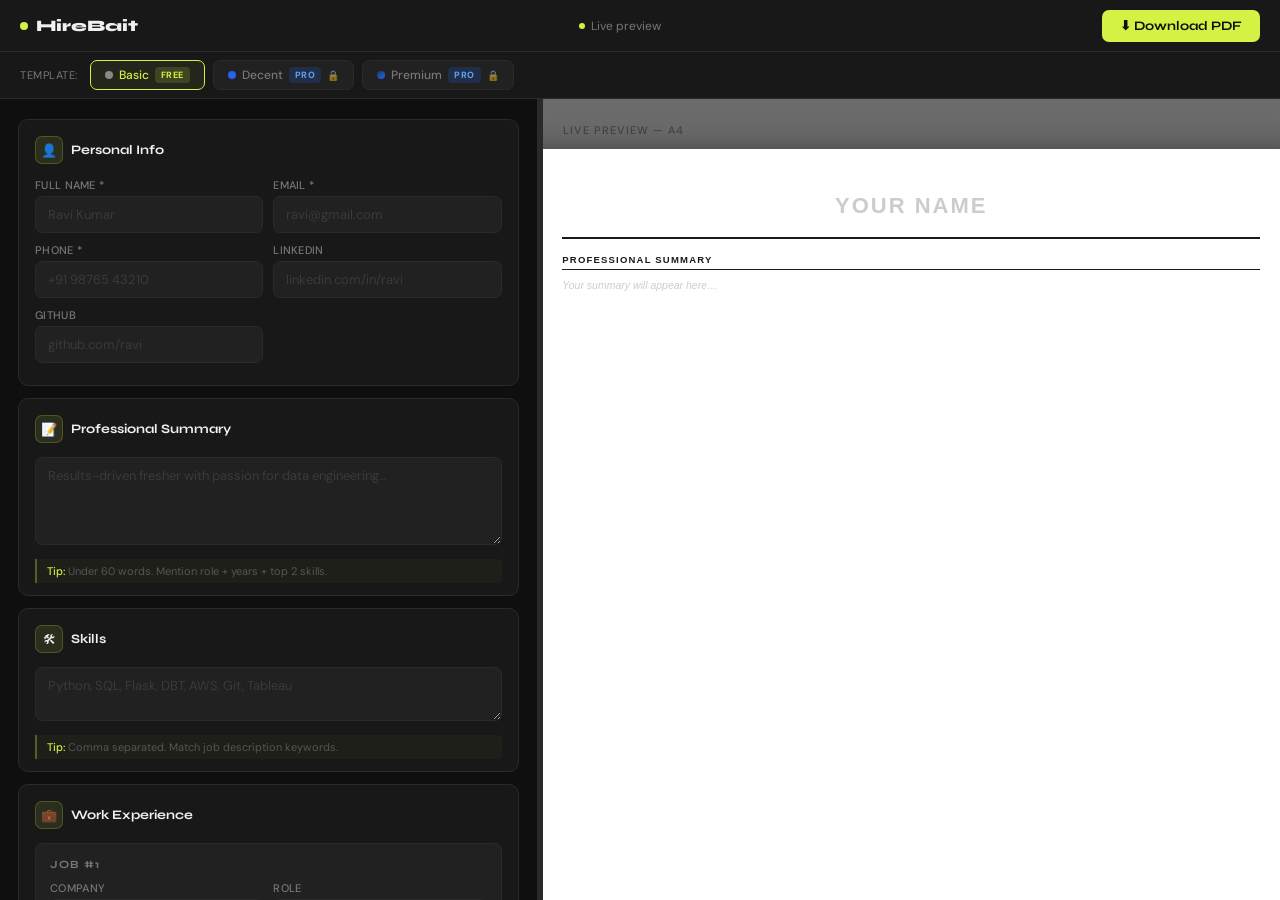
==== commit fd978954: "Changing the code accoring to the requirements" ====
--- a/templates/index.html
+++ b/templates/index.html
@@ -196,6 +196,23 @@
 .color-picker-label{font-size:11px;color:var(--muted)}
 .color-swatch{width:20px;height:20px;border-radius:50%;border:2px solid transparent;cursor:pointer;transition:.15s}
 .color-swatch:hover,.color-swatch.selected{border-color:#fff;transform:scale(1.2)}
+
+/* ── DATE PICKER ── */
+.date-range{display:grid;grid-template-columns:1fr 1fr;gap:6px;align-items:end}
+.date-range .date-col{display:flex;flex-direction:column;gap:4px}
+.date-range .date-col label{font-size:11px;font-weight:500;color:var(--muted);letter-spacing:.3px;text-transform:uppercase}
+.date-range .date-sep{display:flex;align-items:center;justify-content:center;color:var(--muted);font-size:12px;padding-top:18px}
+.date-picker{display:grid;grid-template-columns:1fr 1fr;gap:6px}
+select.dp-sel{background:var(--surface2);border:1px solid var(--border);border-radius:var(--radius-sm);color:var(--text);font-family:'DM Sans',sans-serif;font-size:12px;padding:8px 10px;width:100%;transition:border-color .15s;outline:none;cursor:pointer;appearance:none;-webkit-appearance:none;background-image:url("data:image/svg+xml,%3Csvg xmlns='http://www.w3.org/2000/svg' width='10' height='6' viewBox='0 0 10 6'%3E%3Cpath d='M0 0l5 6 5-6z' fill='%23777'/%3E%3C/svg%3E");background-repeat:no-repeat;background-position:right 10px center}
+select.dp-sel:focus{border-color:var(--accent);box-shadow:0 0 0 3px rgba(212,242,68,.08)}
+select.dp-sel option{background:#1a1a1a;color:var(--text)}
+.duration-wrap{margin-bottom:10px}
+.duration-wrap>label{display:block;font-size:11px;font-weight:500;color:var(--muted);letter-spacing:.3px;text-transform:uppercase;margin-bottom:4px}
+.dur-grid{display:grid;grid-template-columns:1fr 8px 1fr;gap:4px;align-items:center}
+.dur-sep{text-align:center;color:var(--muted);font-size:13px;padding-top:0}
+.dur-half{display:grid;grid-template-columns:1fr 1fr;gap:4px}
+.present-check{display:flex;align-items:center;gap:6px;margin-top:6px;font-size:12px;color:var(--muted);cursor:pointer}
+.present-check input[type=checkbox]{accent-color:var(--accent);width:13px;height:13px;cursor:pointer}
 </style>
 </head>
 <body>
@@ -273,7 +290,6 @@
       </div>
       <div class="row2">
         <div class="field"><label>GitHub</label><input data-k="github" placeholder="github.com/ravi"/></div>
-        <div class="field"><label>Job Title / Role</label><input data-k="jobtitle" placeholder="Data Engineer"/></div>
       </div>
     </div>
 
@@ -302,7 +318,22 @@
             <div class="field"><label>Company</label><input data-e="company" data-job="0" placeholder="Infosys Ltd."/></div>
             <div class="field"><label>Role</label><input data-e="role" data-job="0" placeholder="Data Engineer"/></div>
           </div>
-          <div class="field"><label>Duration</label><input data-e="duration" data-job="0" placeholder="Jan 2023 – Present"/></div>
+          <div class="duration-wrap">
+            <label>Duration</label>
+            <div class="dur-grid">
+              <div class="dur-half">
+                <select class="dp-sel" data-e="dur_sm" data-job="0" onchange="buildDuration(0,'exp')"><option value="">Month</option><option>Jan</option><option>Feb</option><option>Mar</option><option>Apr</option><option>May</option><option>Jun</option><option>Jul</option><option>Aug</option><option>Sep</option><option>Oct</option><option>Nov</option><option>Dec</option></select>
+                <select class="dp-sel" data-e="dur_sy" data-job="0" onchange="buildDuration(0,'exp')"><option value="">Year</option></select>
+              </div>
+              <div class="dur-sep">–</div>
+              <div class="dur-half" id="exp-end-0">
+                <select class="dp-sel" data-e="dur_em" data-job="0" onchange="buildDuration(0,'exp')"><option value="">Month</option><option>Jan</option><option>Feb</option><option>Mar</option><option>Apr</option><option>May</option><option>Jun</option><option>Jul</option><option>Aug</option><option>Sep</option><option>Oct</option><option>Nov</option><option>Dec</option></select>
+                <select class="dp-sel" data-e="dur_ey" data-job="0" onchange="buildDuration(0,'exp')"><option value="">Year</option></select>
+              </div>
+            </div>
+            <label class="present-check"><input type="checkbox" onchange="togglePresent(this,0,'exp')"> Currently working here</label>
+            <input type="hidden" data-e="duration" data-job="0" value=""/>
+          </div>
           <div class="field"><label>Responsibilities</label>
             <textarea data-e="description" data-job="0" rows="4" placeholder="- Built ETL pipelines using Python&#10;- Optimised queries by 40%&#10;- Worked with cross-functional teams"></textarea>
           </div>
@@ -321,7 +352,21 @@
             <div class="field"><label>Tech Used</label><input data-p="tech" data-proj="0" placeholder="Python, SQL"/></div>
           </div>
           <div class="row2">
-            <div class="field"><label>Duration / Year</label><input data-p="duration" data-proj="0" placeholder="Dec 2024 – Jan 2025"/></div>
+            <div class="duration-wrap">
+              <label>Duration / Year</label>
+              <div class="dur-grid">
+                <div class="dur-half">
+                  <select class="dp-sel" data-p="dur_sm" data-proj="0" onchange="buildDuration(0,'proj')"><option value="">Month</option><option>Jan</option><option>Feb</option><option>Mar</option><option>Apr</option><option>May</option><option>Jun</option><option>Jul</option><option>Aug</option><option>Sep</option><option>Oct</option><option>Nov</option><option>Dec</option></select>
+                  <select class="dp-sel" data-p="dur_sy" data-proj="0" onchange="buildDuration(0,'proj')"><option value="">Year</option></select>
+                </div>
+                <div class="dur-sep">–</div>
+                <div class="dur-half">
+                  <select class="dp-sel" data-p="dur_em" data-proj="0" onchange="buildDuration(0,'proj')"><option value="">Month</option><option>Jan</option><option>Feb</option><option>Mar</option><option>Apr</option><option>May</option><option>Jun</option><option>Jul</option><option>Aug</option><option>Sep</option><option>Oct</option><option>Nov</option><option>Dec</option></select>
+                  <select class="dp-sel" data-p="dur_ey" data-proj="0" onchange="buildDuration(0,'proj')"><option value="">Year</option></select>
+                </div>
+              </div>
+              <input type="hidden" data-p="duration" data-proj="0" value=""/>
+            </div>
             <div class="field"><label>Link (optional)</label><input data-p="link" data-proj="0" placeholder="github.com/ravi/project"/></div>
           </div>
           <div class="field"><label>Description</label>
@@ -339,7 +384,14 @@
           <div class="job-num">Degree #1</div>
           <div class="row2">
             <div class="field"><label>Degree / Course</label><input data-ed="degree" data-edu="0" placeholder="B.Tech in Computer Science"/></div>
-            <div class="field"><label>Year</label><input data-ed="year" data-edu="0" placeholder="2018 – 2022"/></div>
+            <div class="duration-wrap">
+              <label>Year</label>
+              <div class="dur-half">
+                <select class="dp-sel" data-ed="year_s" data-edu="0" onchange="buildDuration(0,'edu')"><option value="">From</option></select>
+                <select class="dp-sel" data-ed="year_e" data-edu="0" onchange="buildDuration(0,'edu')"><option value="">To</option></select>
+              </div>
+              <input type="hidden" data-ed="year" data-edu="0" value=""/>
+            </div>
           </div>
           <div class="row2">
             <div class="field"><label>College / Institute</label><input data-ed="college" data-edu="0" placeholder="Vignan's LARA Institute"/></div>
@@ -399,7 +451,7 @@
 /* ══ STATE ══ */
 const S = {
   name:'', email:'', phone:'', linkedin:'', github:'',
-  jobtitle:'', summary:'', skills:'',
+  summary:'', skills:'',
   certifications:'', achievements:'', languages:'',
   experiences:[{company:'',role:'',duration:'',description:''}],
   projects:[{title:'',tech:'',duration:'',link:'',desc:''}],
@@ -722,7 +774,7 @@
   const form=document.getElementById('dlform');
   form.querySelectorAll('input[type=hidden]:not([name=template]):not([name=accent_color])').forEach(e=>e.remove());
   const add=(n,v)=>{const i=document.createElement('input');i.type='hidden';i.name=n;i.value=v;form.appendChild(i);};
-  ['name','email','phone','linkedin','github','jobtitle','summary','skills','certifications','achievements','languages'].forEach(k=>add(k,S[k]));
+  ['name','email','phone','linkedin','github','summary','skills','certifications','achievements','languages'].forEach(k=>add(k,S[k]));
   S.experiences.forEach(e=>{add('company',e.company||'');add('role',e.role||'');add('duration',e.duration||'');add('description',e.description||'');});
   add('projects_json', JSON.stringify(S.projects));
   add('education_json', JSON.stringify(S.education));
@@ -741,11 +793,12 @@
       <div class="field"><label>Company</label><input data-e="company" data-job="${idx}" placeholder="Company Name"/></div>
       <div class="field"><label>Role</label><input data-e="role" data-job="${idx}" placeholder="Your Role"/></div>
     </div>
-    <div class="field"><label>Duration</label><input data-e="duration" data-job="${idx}" placeholder="Jun 2021 – Dec 2022"/></div>
+    ${makeDurationHTML_exp(idx)}
     <div class="field"><label>Responsibilities</label><textarea data-e="description" data-job="${idx}" rows="4" placeholder="- What you built&#10;- Add numbers for impact"></textarea></div>
     <button type="button" class="btn-remove" onclick="removeJob(this,${idx})">✕ Remove</button>`;
   c.appendChild(b);
-  b.querySelectorAll('input,textarea').forEach(el=>el.addEventListener('input',schedule));
+  initNewYearSelects(b);
+  b.querySelectorAll('input,textarea,select').forEach(el=>el.addEventListener('input',schedule));
   b.querySelector('input').focus();
 }
 function removeJob(btn,idx){btn.closest('.job-block').remove();S.experiences[idx]={company:'',role:'',duration:'',description:''};schedule();}
@@ -764,13 +817,14 @@
       <div class="field"><label>Tech Used</label><input data-p="tech" data-proj="${idx}" placeholder="Python, SQL"/></div>
     </div>
     <div class="row2">
-      <div class="field"><label>Duration / Year</label><input data-p="duration" data-proj="${idx}" placeholder="2025"/></div>
+      ${makeDurationHTML_proj(idx)}
       <div class="field"><label>Link</label><input data-p="link" data-proj="${idx}" placeholder="github.com/..."/></div>
     </div>
     <div class="field"><label>Description</label><textarea data-p="desc" data-proj="${idx}" rows="2" placeholder="What it does and its impact"></textarea></div>
     <button type="button" class="btn-remove" onclick="removeProj(this,${idx})">✕ Remove</button>`;
   c.appendChild(b);
-  b.querySelectorAll('input,textarea').forEach(el=>el.addEventListener('input',schedule));
+  initNewYearSelects(b);
+  b.querySelectorAll('input,textarea,select').forEach(el=>el.addEventListener('input',schedule));
   b.querySelector('input').focus();
 }
 function removeProj(btn,idx){btn.closest('.job-block').remove();S.projects[idx]={title:'',tech:'',duration:'',link:'',desc:''};schedule();}
@@ -786,7 +840,7 @@
   b.innerHTML=`<div class="job-num">Degree #${eduCount}</div>
     <div class="row2">
       <div class="field"><label>Degree / Course</label><input data-ed="degree" data-edu="${idx}" placeholder="Intermediate (MPC)"/></div>
-      <div class="field"><label>Year</label><input data-ed="year" data-edu="${idx}" placeholder="2016 – 2018"/></div>
+      ${makeDurationHTML_edu(idx)}
     </div>
     <div class="row2">
       <div class="field"><label>College</label><input data-ed="college" data-edu="${idx}" placeholder="Narayana Junior College"/></div>
@@ -795,10 +849,132 @@
     <div class="field"><label>Location</label><input data-ed="location" data-edu="${idx}" placeholder="Hyderabad, AP"/></div>
     <button type="button" class="btn-remove" onclick="removeEdu(this,${idx})">✕ Remove</button>`;
   c.appendChild(b);
-  b.querySelectorAll('input,textarea').forEach(el=>el.addEventListener('input',schedule));
+  initNewYearSelects(b);
+  b.querySelectorAll('input,textarea,select').forEach(el=>el.addEventListener('input',schedule));
   b.querySelector('input').focus();
 }
 function removeEdu(btn,idx){btn.closest('.job-block').remove();S.education[idx]={degree:'',college:'',year:'',grade:'',location:''};schedule();}
+
+/* ══ DATE PICKER HELPERS ══ */
+const MONTHS = ['Jan','Feb','Mar','Apr','May','Jun','Jul','Aug','Sep','Oct','Nov','Dec'];
+const CUR_YEAR = new Date().getFullYear();
+
+function populateYears(sel, from=2000, to=CUR_YEAR, extraOpt='') {
+  const cur = sel.value;
+  sel.innerHTML = `<option value="">${sel.options[0]?.text||'Year'}</option>`;
+  if(extraOpt) sel.add(new Option(extraOpt, extraOpt));
+  for(let y=to; y>=from; y--) sel.add(new Option(y, y));
+  if(cur) sel.value = cur;
+}
+
+function initYearSelects() {
+  document.querySelectorAll('select[data-e="dur_sy"], select[data-e="dur_ey"]').forEach(s => populateYears(s));
+  document.querySelectorAll('select[data-p="dur_sy"], select[data-p="dur_ey"]').forEach(s => populateYears(s, 2000, CUR_YEAR, 'Present'));
+  document.querySelectorAll('select[data-ed="year_s"], select[data-ed="year_e"]').forEach(s => populateYears(s, 1990, CUR_YEAR, 'Present'));
+}
+
+function buildDuration(idx, type) {
+  if (type === 'exp') {
+    const sm = document.querySelector(`select[data-e="dur_sm"][data-job="${idx}"]`)?.value || '';
+    const sy = document.querySelector(`select[data-e="dur_sy"][data-job="${idx}"]`)?.value || '';
+    const em = document.querySelector(`select[data-e="dur_em"][data-job="${idx}"]`)?.value || '';
+    const ey = document.querySelector(`select[data-e="dur_ey"][data-job="${idx}"]`)?.value || '';
+    const start = [sm, sy].filter(Boolean).join(' ');
+    const end   = [em, ey].filter(Boolean).join(' ');
+    const val   = start && end ? `${start} – ${end}` : start || end;
+    const hidden = document.querySelector(`input[data-e="duration"][data-job="${idx}"]`);
+    if(hidden) { hidden.value = val; if(S.experiences[idx]) S.experiences[idx].duration = val; }
+  } else if (type === 'proj') {
+    const sm = document.querySelector(`select[data-p="dur_sm"][data-proj="${idx}"]`)?.value || '';
+    const sy = document.querySelector(`select[data-p="dur_sy"][data-proj="${idx}"]`)?.value || '';
+    const em = document.querySelector(`select[data-p="dur_em"][data-proj="${idx}"]`)?.value || '';
+    const ey = document.querySelector(`select[data-p="dur_ey"][data-proj="${idx}"]`)?.value || '';
+    const start = [sm, sy].filter(Boolean).join(' ');
+    const end   = [em, ey].filter(Boolean).join(' ');
+    const val   = start && end ? `${start} – ${end}` : start || end;
+    const hidden = document.querySelector(`input[data-p="duration"][data-proj="${idx}"]`);
+    if(hidden) { hidden.value = val; if(S.projects[idx]) S.projects[idx].duration = val; }
+  } else if (type === 'edu') {
+    const sy = document.querySelector(`select[data-ed="year_s"][data-edu="${idx}"]`)?.value || '';
+    const ey = document.querySelector(`select[data-ed="year_e"][data-edu="${idx}"]`)?.value || '';
+    const val = sy && ey ? `${sy} – ${ey}` : sy || ey;
+    const hidden = document.querySelector(`input[data-ed="year"][data-edu="${idx}"]`);
+    if(hidden) { hidden.value = val; if(S.education[idx]) S.education[idx].year = val; }
+  }
+  schedule();
+}
+
+function togglePresent(cb, idx, type) {
+  if (type === 'exp') {
+    const endWrap = document.getElementById(`exp-end-${idx}`);
+    if(endWrap) endWrap.style.opacity = cb.checked ? '0.3' : '1';
+    if(cb.checked) {
+      const hidden = document.querySelector(`input[data-e="duration"][data-job="${idx}"]`);
+      const sm = document.querySelector(`select[data-e="dur_sm"][data-job="${idx}"]`)?.value || '';
+      const sy = document.querySelector(`select[data-e="dur_sy"][data-job="${idx}"]`)?.value || '';
+      const start = [sm, sy].filter(Boolean).join(' ');
+      const val = start ? `${start} – Present` : 'Present';
+      if(hidden) { hidden.value = val; if(S.experiences[idx]) S.experiences[idx].duration = val; }
+      schedule();
+    } else {
+      buildDuration(idx, 'exp');
+    }
+  }
+}
+
+function makeDurationHTML_exp(idx) {
+  return `<div class="duration-wrap">
+    <label>Duration</label>
+    <div class="dur-grid">
+      <div class="dur-half">
+        <select class="dp-sel" data-e="dur_sm" data-job="${idx}" onchange="buildDuration(${idx},'exp')"><option value="">Month</option>${MONTHS.map(m=>`<option>${m}</option>`).join('')}</select>
+        <select class="dp-sel" data-e="dur_sy" data-job="${idx}" onchange="buildDuration(${idx},'exp')"><option value="">Year</option></select>
+      </div>
+      <div class="dur-sep">–</div>
+      <div class="dur-half" id="exp-end-${idx}">
+        <select class="dp-sel" data-e="dur_em" data-job="${idx}" onchange="buildDuration(${idx},'exp')"><option value="">Month</option>${MONTHS.map(m=>`<option>${m}</option>`).join('')}</select>
+        <select class="dp-sel" data-e="dur_ey" data-job="${idx}" onchange="buildDuration(${idx},'exp')"><option value="">Year</option></select>
+      </div>
+    </div>
+    <label class="present-check"><input type="checkbox" onchange="togglePresent(this,${idx},'exp')"> Currently working here</label>
+    <input type="hidden" data-e="duration" data-job="${idx}" value=""/>
+  </div>`;
+}
+
+function makeDurationHTML_proj(idx) {
+  return `<div class="duration-wrap">
+    <label>Duration / Year</label>
+    <div class="dur-grid">
+      <div class="dur-half">
+        <select class="dp-sel" data-p="dur_sm" data-proj="${idx}" onchange="buildDuration(${idx},'proj')"><option value="">Month</option>${MONTHS.map(m=>`<option>${m}</option>`).join('')}</select>
+        <select class="dp-sel" data-p="dur_sy" data-proj="${idx}" onchange="buildDuration(${idx},'proj')"><option value="">Year</option></select>
+      </div>
+      <div class="dur-sep">–</div>
+      <div class="dur-half">
+        <select class="dp-sel" data-p="dur_em" data-proj="${idx}" onchange="buildDuration(${idx},'proj')"><option value="">Month</option>${MONTHS.map(m=>`<option>${m}</option>`).join('')}</select>
+        <select class="dp-sel" data-p="dur_ey" data-proj="${idx}" onchange="buildDuration(${idx},'proj')"><option value="">Present</option></select>
+      </div>
+    </div>
+    <input type="hidden" data-p="duration" data-proj="${idx}" value=""/>
+  </div>`;
+}
+
+function makeDurationHTML_edu(idx) {
+  return `<div class="duration-wrap">
+    <label>Year</label>
+    <div class="dur-half">
+      <select class="dp-sel" data-ed="year_s" data-edu="${idx}" onchange="buildDuration(${idx},'edu')"><option value="">From</option></select>
+      <select class="dp-sel" data-ed="year_e" data-edu="${idx}" onchange="buildDuration(${idx},'edu')"><option value="">To</option></select>
+    </div>
+    <input type="hidden" data-ed="year" data-edu="${idx}" value=""/>
+  </div>`;
+}
+
+function initNewYearSelects(container) {
+  container.querySelectorAll('select[data-e="dur_sy"], select[data-e="dur_ey"]').forEach(s => populateYears(s));
+  container.querySelectorAll('select[data-p="dur_sy"], select[data-p="dur_ey"]').forEach(s => populateYears(s, 2000, CUR_YEAR, 'Present'));
+  container.querySelectorAll('select[data-ed="year_s"], select[data-ed="year_e"]').forEach(s => populateYears(s, 1990, CUR_YEAR, 'Present'));
+}
 
 /* ══ DRAG DIVIDER ══ */
 const divider=document.getElementById('divider'),paneForm=document.getElementById('pane-form');
@@ -816,8 +992,10 @@
 
 /* ══ EVENT LISTENERS ══ */
 document.querySelectorAll('[data-k],[data-e],[data-p],[data-ed]').forEach(el=>el.addEventListener('input',schedule));
+document.querySelectorAll('select.dp-sel').forEach(el=>el.addEventListener('change',schedule));
 
 /* ══ INIT ══ */
+initYearSelects();
 renderPaper(); syncForm();
 </script>
 </body>
